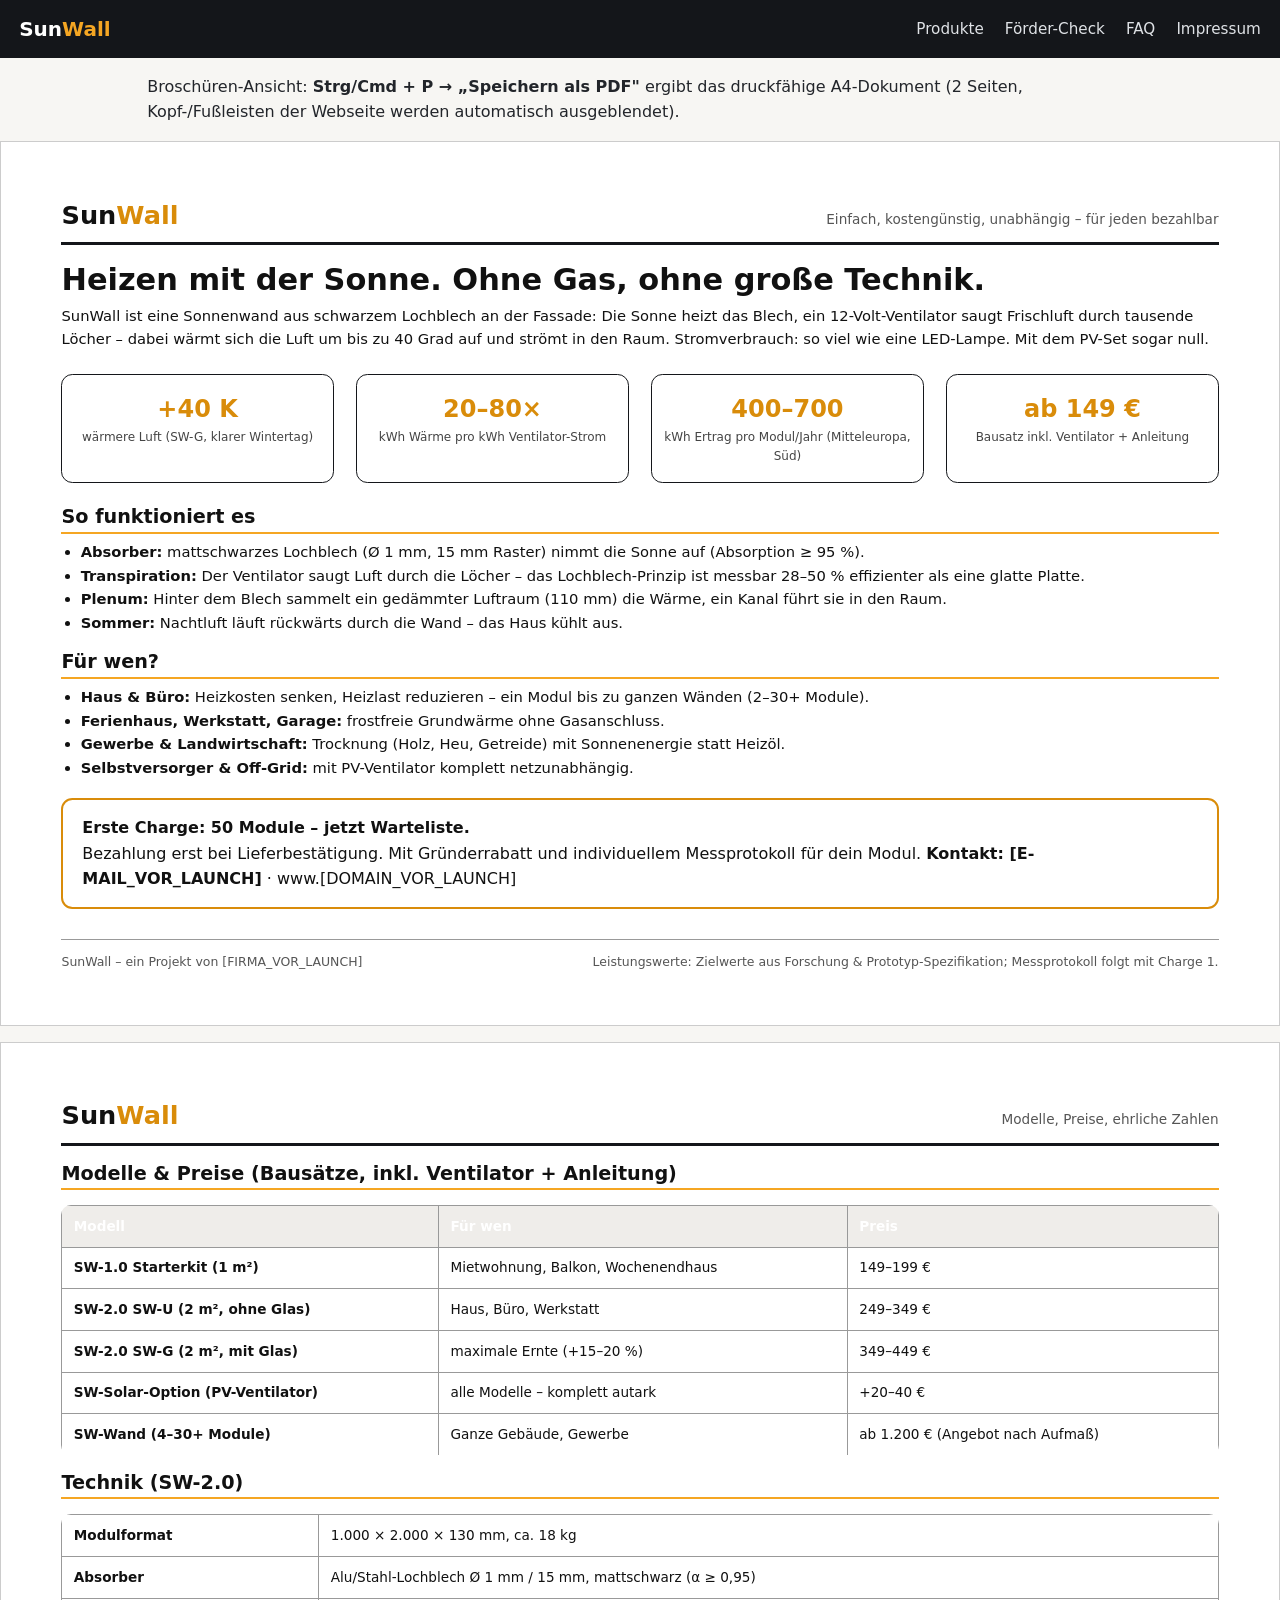
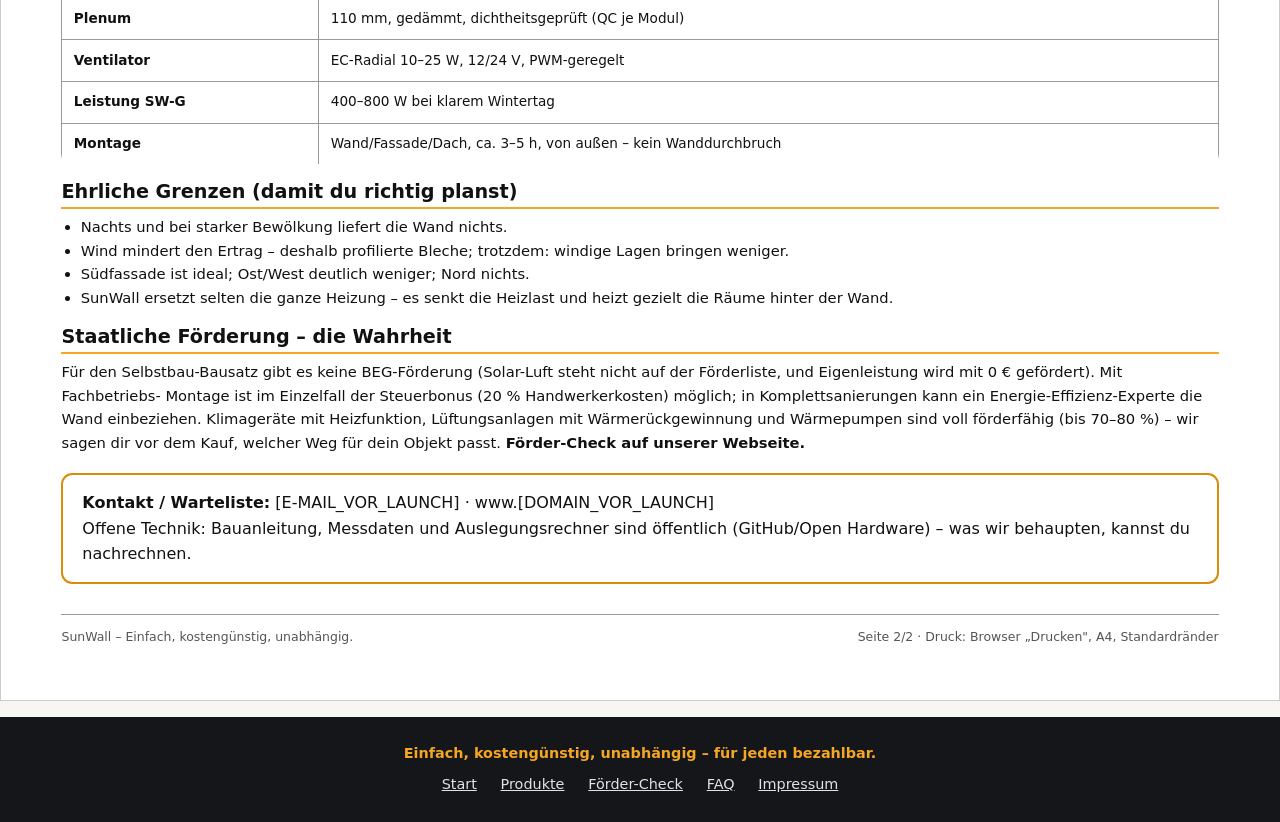
==== website/broschuere.html @ bff1ad0c "Dezember-Launch: Wochen-Countdown mit Tor-Regeln (doc 18), Review-Fixes (Erntefaktor 20-80 vereinhei" ====
<!DOCTYPE html>
<html lang="de">
<head>
<meta charset="utf-8">
<meta name="viewport" content="width=device-width, initial-scale=1">
<title>SunWall – Infobroschüre (Druck)</title>
<meta name="description" content="SunWall Infobroschüre zum Drucken (A4, 2 Seiten).">
<link rel="stylesheet" href="style.css">
<style>
/* Druck-Layout: A4, 2 Seiten, schwarz auf weiß */
@page { size: A4; margin: 14mm; }
.broschuere { max-width: 100%; }
.blatt {
  background: #fff;
  border: 1px solid #ccc;
  padding: 14mm 16mm;
  margin: 1rem 0;
  color: #111;
}
.blatt h1 { font-size: 1.9rem; margin-bottom: 0.3rem; }
.blatt h2 { font-size: 1.2rem; margin: 1rem 0 0.4rem; border-bottom: 2px solid #f5a623; padding-bottom: 0.15rem; }
.blatt h3 { font-size: 1rem; margin: 0.7rem 0 0.2rem; }
.blatt p, .blatt li { font-size: 0.92rem; }
.blatt ul { margin: 0.3rem 0 0.6rem 1.2rem; }
.kopfzeile { display: flex; justify-content: space-between; align-items: baseline; border-bottom: 3px solid #14161a; padding-bottom: 0.4rem; margin-bottom: 1rem; }
.kopfzeile .logo { font-size: 1.6rem; font-weight: 800; }
.kopfzeile .logo span { color: #d98c0a; }
.kopfzeile .claim { font-size: 0.85rem; color: #555; }
.zahlen { display: grid; grid-template-columns: repeat(4, 1fr); gap: 6mm; margin: 6mm 0; text-align: center; }
.zahlen .z { border: 1.5px solid #14161a; border-radius: 3mm; padding: 4mm 2mm; }
.zahlen .w { font-size: 1.5rem; font-weight: 800; color: #d98c0a; }
.zahlen .t { font-size: 0.75rem; color: #444; }
.tabelle { width: 100%; border-collapse: collapse; margin: 4mm 0; }
.tabelle th, .tabelle td { border: 1px solid #999; padding: 2.5mm 3mm; font-size: 0.85rem; text-align: left; }
.tabelle th { background: #efedea; }
.fusszeile { margin-top: 8mm; padding-top: 3mm; border-top: 1px solid #999; font-size: 0.78rem; color: #555; display: flex; justify-content: space-between; }
.cta-box { border: 2px solid #d98c0a; border-radius: 3mm; padding: 4mm 5mm; margin: 5mm 0; }
@media print {
  .kopf, .fuss, .druck-hinweis { display: none !important; }
  .blatt { border: none; margin: 0; page-break-after: always; padding: 0; }
  body { background: #fff; }
}
</style>
</head>
<body>
<header class="kopf">
  <a class="marke" href="index.html">Sun<span>Wall</span></a>
  <nav>
    <a href="produkte.html">Produkte</a>
    <a href="foerdercheck.html">Förder-Check</a>
    <a href="faq.html">FAQ</a>
    <a href="impressum.html">Impressum</a>
  </nav>
</header>

<p class="druck-hinweis" style="max-width:64rem;margin:1rem auto;padding:0 1.2rem">
  Broschüren-Ansicht: <strong>Strg/Cmd + P → „Speichern als PDF"</strong> ergibt das
  druckfähige A4-Dokument (2 Seiten, Kopf-/Fußleisten der Webseite werden automatisch
  ausgeblendet).
</p>

<div class="broschuere">
  <div class="blatt">
    <div class="kopfzeile">
      <div class="logo">Sun<span>Wall</span></div>
      <div class="claim">Einfach, kostengünstig, unabhängig – für jeden bezahlbar</div>
    </div>

    <h1>Heizen mit der Sonne. Ohne Gas, ohne große Technik.</h1>
    <p>
      SunWall ist eine Sonnenwand aus schwarzem Lochblech an der Fassade: Die Sonne
      heizt das Blech, ein 12-Volt-Ventilator saugt Frischluft durch tausende Löcher
      – dabei wärmt sich die Luft um bis zu 40 Grad auf und strömt in den Raum.
      Stromverbrauch: so viel wie eine LED-Lampe. Mit dem PV-Set sogar null.
    </p>

    <div class="zahlen">
      <div class="z"><div class="w">+40 K</div><div class="t">wärmere Luft (SW-G, klarer Wintertag)</div></div>
      <div class="z"><div class="w">20–80×</div><div class="t">kWh Wärme pro kWh Ventilator-Strom</div></div>
      <div class="z"><div class="w">400–700</div><div class="t">kWh Ertrag pro Modul/Jahr (Mitteleuropa, Süd)</div></div>
      <div class="z"><div class="w">ab 149 €</div><div class="t">Bausatz inkl. Ventilator + Anleitung</div></div>
    </div>

    <h2>So funktioniert es</h2>
    <ul>
      <li><strong>Absorber:</strong> mattschwarzes Lochblech (Ø 1 mm, 15 mm Raster) nimmt die Sonne auf (Absorption ≥ 95 %).</li>
      <li><strong>Transpiration:</strong> Der Ventilator saugt Luft durch die Löcher – das Lochblech-Prinzip ist messbar 28–50 % effizienter als eine glatte Platte.</li>
      <li><strong>Plenum:</strong> Hinter dem Blech sammelt ein gedämmter Luftraum (110 mm) die Wärme, ein Kanal führt sie in den Raum.</li>
      <li><strong>Sommer:</strong> Nachtluft läuft rückwärts durch die Wand – das Haus kühlt aus.</li>
    </ul>

    <h2>Für wen?</h2>
    <ul>
      <li><strong>Haus &amp; Büro:</strong> Heizkosten senken, Heizlast reduzieren – ein Modul bis zu ganzen Wänden (2–30+ Module).</li>
      <li><strong>Ferienhaus, Werkstatt, Garage:</strong> frostfreie Grundwärme ohne Gasanschluss.</li>
      <li><strong>Gewerbe &amp; Landwirtschaft:</strong> Trocknung (Holz, Heu, Getreide) mit Sonnenenergie statt Heizöl.</li>
      <li><strong>Selbstversorger &amp; Off-Grid:</strong> mit PV-Ventilator komplett netzunabhängig.</li>
    </ul>

    <div class="cta-box">
      <strong>Erste Charge: 50 Module – jetzt Warteliste.</strong><br>
      Bezahlung erst bei Lieferbestätigung. Mit Gründerrabatt und individuellem
      Messprotokoll für dein Modul.
      <strong>Kontakt: [E-MAIL_VOR_LAUNCH]</strong> · www.[DOMAIN_VOR_LAUNCH]
    </div>

    <div class="fusszeile">
      <span>SunWall – ein Projekt von [FIRMA_VOR_LAUNCH]</span>
      <span>Leistungswerte: Zielwerte aus Forschung &amp; Prototyp-Spezifikation; Messprotokoll folgt mit Charge 1.</span>
    </div>
  </div>

  <div class="blatt">
    <div class="kopfzeile">
      <div class="logo">Sun<span>Wall</span></div>
      <div class="claim">Modelle, Preise, ehrliche Zahlen</div>
    </div>

    <h2>Modelle &amp; Preise (Bausätze, inkl. Ventilator + Anleitung)</h2>
    <table class="tabelle">
      <tr><th>Modell</th><th>Für wen</th><th>Preis</th></tr>
      <tr><td>SW-1.0 Starterkit (1 m²)</td><td>Mietwohnung, Balkon, Wochenendhaus</td><td>149–199 €</td></tr>
      <tr><td>SW-2.0 SW-U (2 m², ohne Glas)</td><td>Haus, Büro, Werkstatt</td><td>249–349 €</td></tr>
      <tr><td>SW-2.0 SW-G (2 m², mit Glas)</td><td>maximale Ernte (+15–20 %)</td><td>349–449 €</td></tr>
      <tr><td>SW-Solar-Option (PV-Ventilator)</td><td>alle Modelle – komplett autark</td><td>+20–40 €</td></tr>
      <tr><td>SW-Wand (4–30+ Module)</td><td>Ganze Gebäude, Gewerbe</td><td>ab 1.200 € (Angebot nach Aufmaß)</td></tr>
    </table>

    <h2>Technik (SW-2.0)</h2>
    <table class="tabelle">
      <tr><td>Modulformat</td><td>1.000 × 2.000 × 130 mm, ca. 18 kg</td></tr>
      <tr><td>Absorber</td><td>Alu/Stahl-Lochblech Ø 1 mm / 15 mm, mattschwarz (α ≥ 0,95)</td></tr>
      <tr><td>Plenum</td><td>110 mm, gedämmt, dichtheitsgeprüft (QC je Modul)</td></tr>
      <tr><td>Ventilator</td><td>EC-Radial 10–25 W, 12/24 V, PWM-geregelt</td></tr>
      <tr><td>Leistung SW-G</td><td>400–800 W bei klarem Wintertag</td></tr>
      <tr><td>Montage</td><td>Wand/Fassade/Dach, ca. 3–5 h, von außen – kein Wanddurchbruch</td></tr>
    </table>

    <h2>Ehrliche Grenzen (damit du richtig planst)</h2>
    <ul>
      <li>Nachts und bei starker Bewölkung liefert die Wand nichts.</li>
      <li>Wind mindert den Ertrag – deshalb profilierte Bleche; trotzdem: windige Lagen bringen weniger.</li>
      <li>Südfassade ist ideal; Ost/West deutlich weniger; Nord nichts.</li>
      <li>SunWall ersetzt selten die ganze Heizung – es senkt die Heizlast und heizt gezielt die Räume hinter der Wand.</li>
    </ul>

    <h2>Staatliche Förderung – die Wahrheit</h2>
    <p>
      Für den Selbstbau-Bausatz gibt es keine BEG-Förderung (Solar-Luft steht nicht auf
      der Förderliste, und Eigenleistung wird mit 0 € gefördert). Mit Fachbetriebs-
      Montage ist im Einzelfall der Steuerbonus (20 % Handwerkerkosten) möglich; in
      Komplettsanierungen kann ein Energie-Effizienz-Experte die Wand einbeziehen.
      Klimageräte mit Heizfunktion, Lüftungsanlagen mit Wärmerückgewinnung und
      Wärmepumpen sind voll förderfähig (bis 70–80 %) – wir sagen dir vor dem Kauf,
      welcher Weg für dein Objekt passt. <strong>Förder-Check auf unserer Webseite.</strong>
    </p>

    <div class="cta-box">
      <strong>Kontakt / Warteliste:</strong> [E-MAIL_VOR_LAUNCH] · www.[DOMAIN_VOR_LAUNCH]<br>
      Offene Technik: Bauanleitung, Messdaten und Auslegungsrechner sind öffentlich
      (GitHub/Open Hardware) – was wir behaupten, kannst du nachrechnen.
    </div>

    <div class="fusszeile">
      <span>SunWall – Einfach, kostengünstig, unabhängig.</span>
      <span>Seite 2/2 · Druck: Browser „Drucken", A4, Standardränder</span>
    </div>
  </div>
</div>

<footer class="fuss">
  <div class="motto-zeile">Einfach, kostengünstig, unabhängig – für jeden bezahlbar.</div>
  <a href="index.html">Start</a>
  <a href="produkte.html">Produkte</a>
  <a href="foerdercheck.html">Förder-Check</a>
  <a href="faq.html">FAQ</a>
  <a href="impressum.html">Impressum</a>
</footer>
</body>
</html>
---- website/style.css ----
/* SunWall – Einfach, kostengünstig, unabhängig. Statisch, ohne Framework. */
:root {
  --schwarz: #14161a;
  --anthrazit: #23262c;
  --sonne: #f5a623;
  --sonne-dunkel: #d98c0a;
  --hintergrund: #f7f6f3;
  --karte: #ffffff;
  --text: #22252a;
  --grau: #6b7078;
  --gruen: #2e7d4f;
  --rot: #b3402e;
}
* { box-sizing: border-box; margin: 0; padding: 0; }
html { scroll-behavior: smooth; }
body {
  font-family: system-ui, -apple-system, "Segoe UI", Roboto, sans-serif;
  color: var(--text);
  background: var(--hintergrund);
  line-height: 1.6;
}
a { color: var(--sonne-dunkel); }
h1, h2, h3 { line-height: 1.25; }

/* Kopf */
.kopf {
  background: var(--schwarz);
  color: #fff;
  padding: 0.8rem 1.2rem;
  display: flex;
  flex-wrap: wrap;
  gap: 1rem;
  align-items: center;
  justify-content: space-between;
  position: sticky;
  top: 0;
  z-index: 10;
}
.marke { font-size: 1.25rem; font-weight: 700; color: #fff; text-decoration: none; }
.marke span { color: var(--sonne); }
nav a { color: #dfe2e6; text-decoration: none; margin-left: 1rem; font-size: 0.95rem; }
nav a:hover { color: var(--sonne); }

/* Hero */
.hero {
  background: linear-gradient(160deg, var(--schwarz) 0%, var(--anthrazit) 70%);
  color: #fff;
  padding: 4rem 1.2rem 3.5rem;
  text-align: center;
}
.hero h1 { font-size: clamp(1.8rem, 4.5vw, 3rem); max-width: 60rem; margin: 0 auto 0.8rem; }
.hero h1 em { color: var(--sonne); font-style: normal; }
.hero p.untertitel { max-width: 46rem; margin: 0 auto 1.6rem; color: #c9cdd3; font-size: 1.1rem; }
.motto {
  display: inline-block;
  border: 1px solid var(--sonne);
  color: var(--sonne);
  border-radius: 999px;
  padding: 0.35rem 1.1rem;
  font-size: 0.95rem;
  margin-bottom: 1.6rem;
}
.aktion { display: flex; gap: 0.8rem; justify-content: center; flex-wrap: wrap; }
.button {
  display: inline-block;
  background: var(--sonne);
  color: var(--schwarz);
  font-weight: 700;
  text-decoration: none;
  padding: 0.75rem 1.6rem;
  border-radius: 8px;
  border: 1px solid var(--sonne);
}
.button:hover { background: var(--sonne-dunkel); border-color: var(--sonne-dunkel); }
.button.ghost { background: transparent; color: #fff; border-color: #5a5f66; }
.button.ghost:hover { border-color: var(--sonne); color: var(--sonne); }

/* Layoutbausteine */
main { max-width: 64rem; margin: 0 auto; padding: 1.5rem 1.2rem 3rem; }
section { margin: 2.5rem 0; }
.kacheln { display: grid; grid-template-columns: repeat(auto-fit, minmax(15rem, 1fr)); gap: 1rem; }
.karte {
  background: var(--karte);
  border: 1px solid #e4e2dc;
  border-radius: 10px;
  padding: 1.2rem 1.3rem;
}
.karte h3 { margin-bottom: 0.4rem; }
.karte .zahl { font-size: 1.7rem; font-weight: 800; color: var(--sonne-dunkel); }
.karte p { color: var(--grau); font-size: 0.95rem; }
.tabelle { width: 100%; border-collapse: collapse; background: var(--karte); border-radius: 10px; overflow: hidden; }
.tabelle th, .tabelle td { padding: 0.65rem 0.8rem; border-bottom: 1px solid #e8e6e0; text-align: left; font-size: 0.95rem; }
.tabelle th { background: var(--anthrazit); color: #fff; }
.tabelle tr:last-child td { border-bottom: none; }
.tabelle td:first-child { font-weight: 600; }
.hinweis {
  background: #fdf3e0;
  border-left: 4px solid var(--sonne);
  padding: 0.8rem 1rem;
  border-radius: 0 8px 8px 0;
  font-size: 0.95rem;
  margin: 1rem 0;
}
.hinweis.rot { background: #fbeae6; border-left-color: var(--rot); }
.badge {
  display: inline-block;
  font-size: 0.75rem;
  font-weight: 700;
  border-radius: 999px;
  padding: 0.1rem 0.6rem;
  vertical-align: middle;
}
.badge.gruen { background: #e2f2e8; color: var(--gruen); }
.badge.grau { background: #ecebe7; color: var(--grau); }

/* Formulare */
form label { display: block; font-weight: 600; margin: 0.9rem 0 0.2rem; }
form select, form input, form textarea {
  width: 100%;
  max-width: 30rem;
  padding: 0.55rem 0.7rem;
  border: 1px solid #cfcdb8;
  border-radius: 6px;
  font: inherit;
  background: #fff;
}
button.button { cursor: pointer; font: inherit; margin-top: 1rem; }
#ergebnis { margin-top: 1.2rem; }

/* Fuß */
.fuss {
  background: var(--schwarz);
  color: #b9bdc3;
  padding: 1.6rem 1.2rem;
  text-align: center;
  font-size: 0.9rem;
}
.fuss a { color: #dfe2e6; margin: 0 0.6rem; }
.fuss .motto-zeile { color: var(--sonne); font-weight: 600; margin-bottom: 0.5rem; }

@media (max-width: 40rem) {
  nav { width: 100%; }
  nav a:first-child { margin-left: 0; }
}
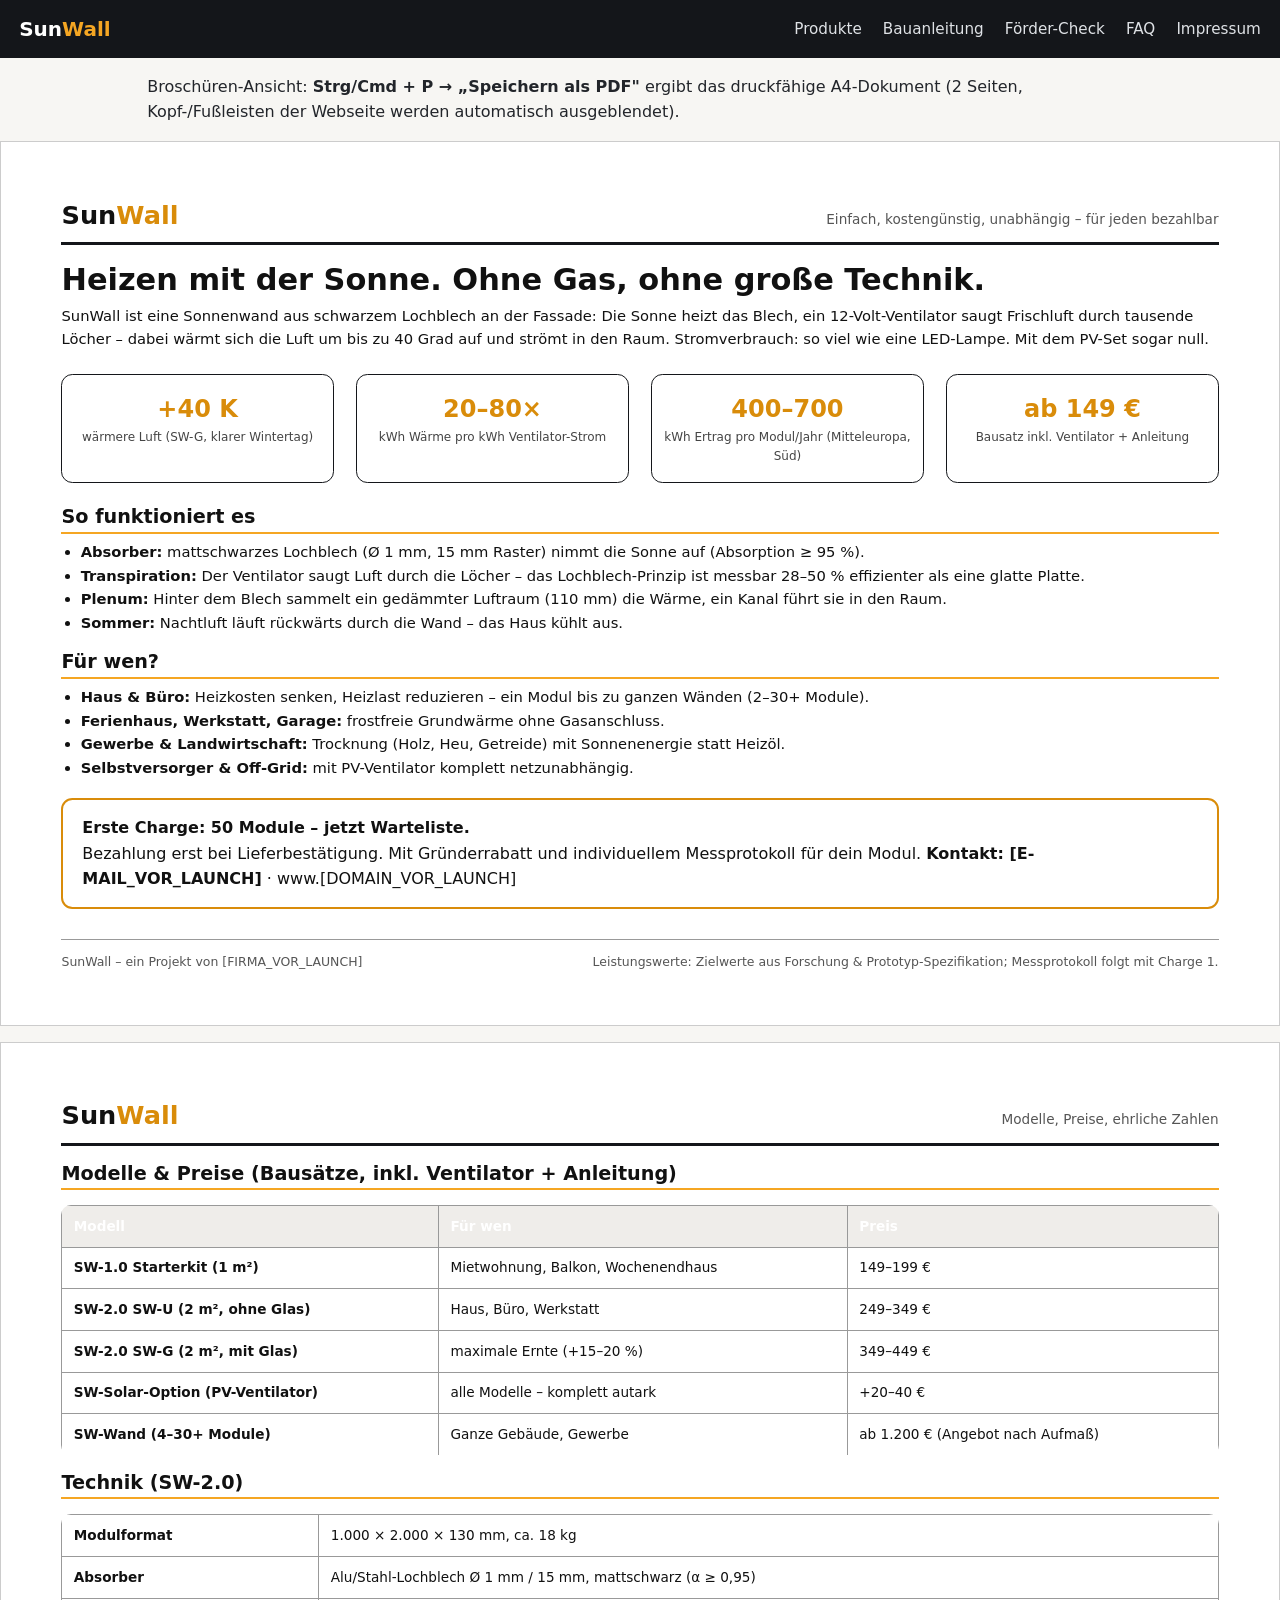
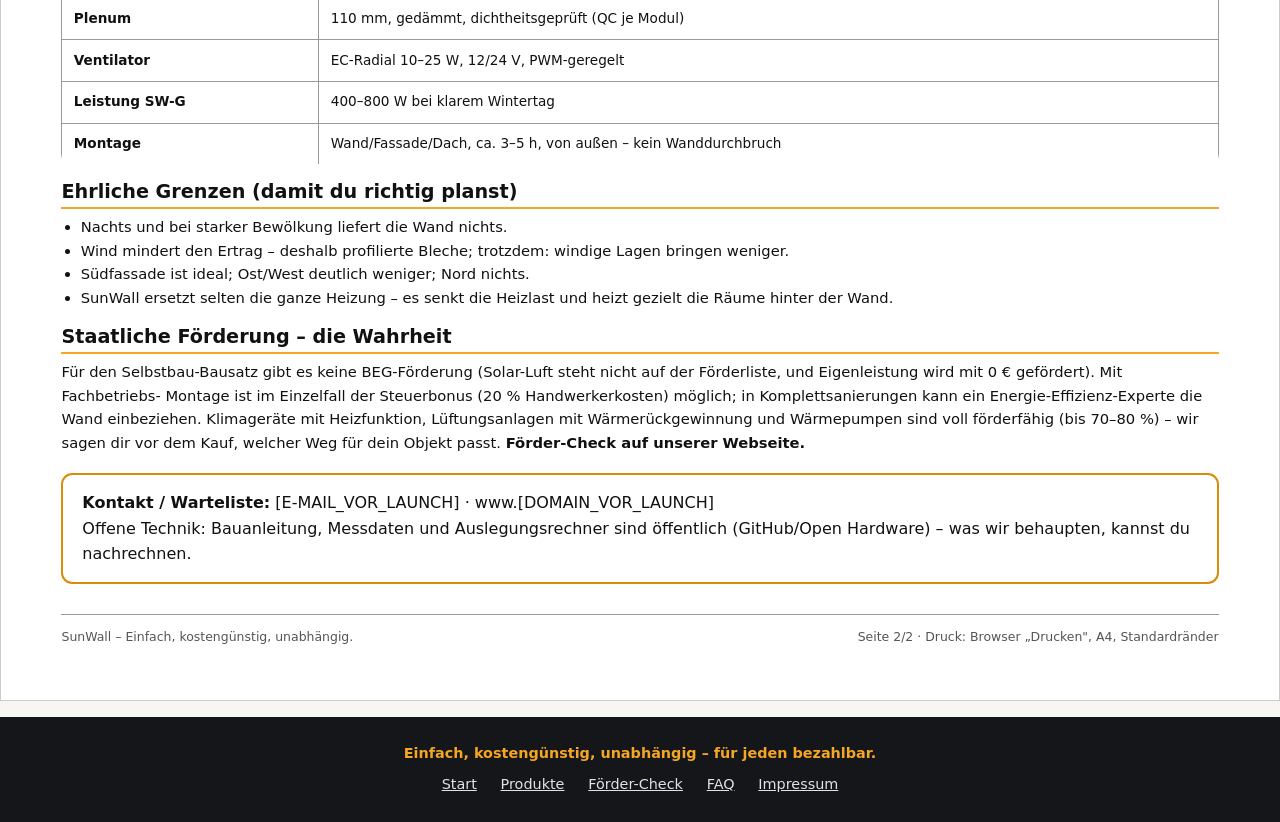
==== commit 351da261: "Bauanleitung v1 fertig: Stueckliste mit Bezugsquellen, 10 Schritte mit Foto-Platzhaltern, Mess-Forme" ====
--- a/website/broschuere.html
+++ b/website/broschuere.html
@@ -47,6 +47,7 @@
   <a class="marke" href="index.html">Sun<span>Wall</span></a>
   <nav>
     <a href="produkte.html">Produkte</a>
+    <a href="bauanleitung.html">Bauanleitung</a>
     <a href="foerdercheck.html">Förder-Check</a>
     <a href="faq.html">FAQ</a>
     <a href="impressum.html">Impressum</a>
